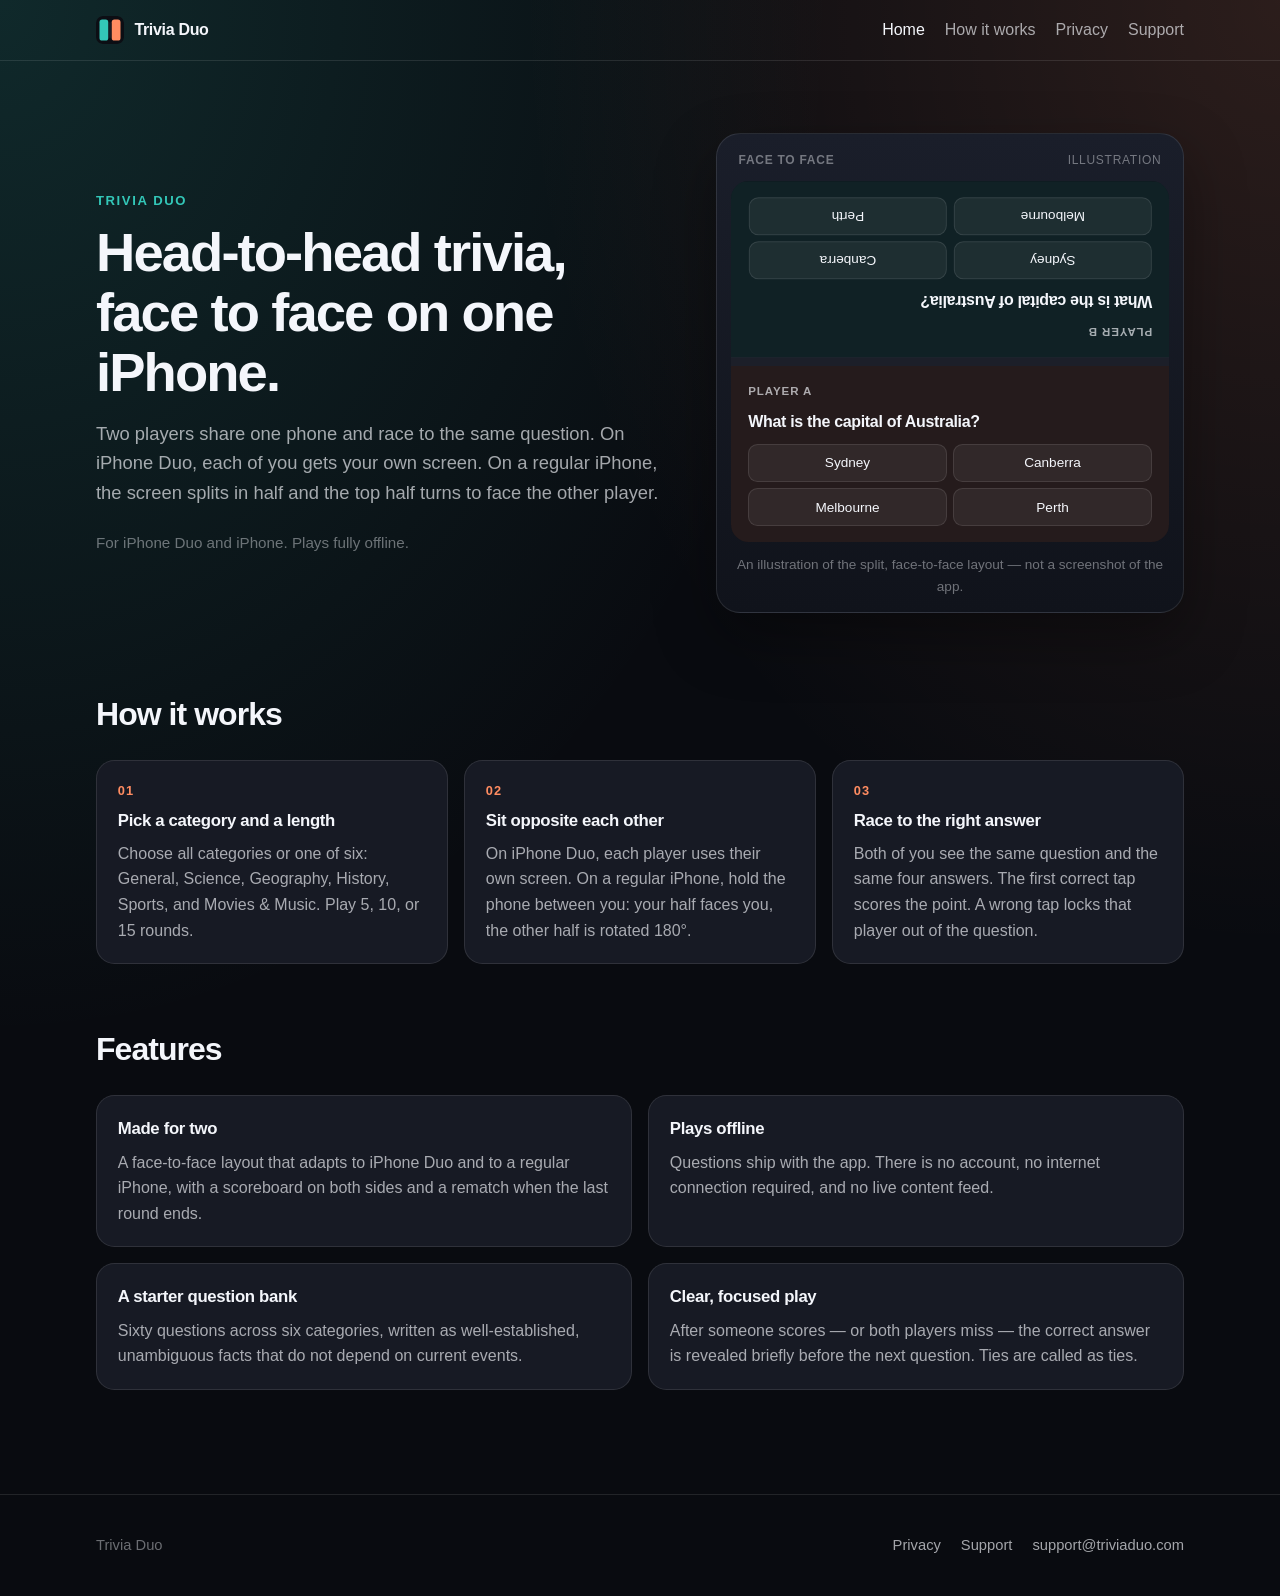
==== index.html @ 6d9441c1 "Add Trivia Duo outline website" ====
<!DOCTYPE html>
<html lang="en">
<head>
  <meta charset="utf-8">
  <meta name="viewport" content="width=device-width, initial-scale=1">
  <title>Trivia Duo — head-to-head trivia on one iPhone</title>
  <meta name="description" content="Trivia Duo is a two-player trivia game for iPhone Duo and iPhone. Sit face to face, share one phone, and race to the correct answer. Plays fully offline.">
  <link rel="canonical" href="https://triviaduo.com/">
  <meta name="theme-color" content="#090b10">
  <meta property="og:type" content="website">
  <meta property="og:site_name" content="Trivia Duo">
  <meta property="og:locale" content="en_US">
  <meta property="og:url" content="https://triviaduo.com/">
  <meta property="og:title" content="Trivia Duo — head-to-head trivia on one iPhone">
  <meta property="og:description" content="Two players, one phone, face to face. A trivia match for iPhone Duo and iPhone. Plays fully offline.">
  <meta property="og:image" content="https://triviaduo.com/assets/favicon.svg">
  <meta name="twitter:card" content="summary">
  <meta name="twitter:title" content="Trivia Duo — head-to-head trivia on one iPhone">
  <meta name="twitter:description" content="Two players, one phone, face to face. Plays fully offline.">
  <link rel="icon" href="assets/favicon.svg" type="image/svg+xml">
  <link rel="apple-touch-icon" href="assets/favicon.svg">
  <link rel="stylesheet" href="styles.css">
</head>
<body>
  <a class="skip" href="#main">Skip to content</a>
  <header class="site-header">
    <nav class="nav wrap" aria-label="Primary">
      <a class="brand" href="./" aria-current="page">
        <img class="brand-mark" src="assets/favicon.svg" width="28" height="28" alt="">
        <span>Trivia Duo</span>
      </a>
      <ul class="nav-links">
        <li><a href="./" aria-current="page">Home</a></li>
        <li><a href="#how">How it works</a></li>
        <li><a href="privacy.html">Privacy</a></li>
        <li><a href="support.html">Support</a></li>
      </ul>
    </nav>
  </header>

  <main id="main">
    <section class="hero">
      <div class="wrap hero-inner">
        <div>
          <p class="eyebrow">Trivia Duo</p>
          <h1>Head-to-head trivia, face to face on one iPhone.</h1>
          <p class="lede">Two players share one phone and race to the same question. On iPhone Duo, each of you gets your own screen. On a regular iPhone, the screen splits in half and the top half turns to face the other player.</p>
          <p class="device-note">For iPhone Duo and iPhone. Plays fully offline.</p>
        </div>
        <figure class="device" aria-label="Illustration of a face-to-face trivia match. Not a product screenshot.">
          <div class="device-chrome">
            <strong>Face to face</strong>
            <span>Illustration</span>
          </div>
          <div class="face-stage">
            <div class="pane pane-top">
              <p class="pane-label">Player B</p>
              <p class="q">What is the capital of Australia?</p>
              <div class="answers">
                <p class="chip">Sydney</p>
                <p class="chip">Canberra</p>
                <p class="chip">Melbourne</p>
                <p class="chip">Perth</p>
              </div>
            </div>
            <div class="hinge" aria-hidden="true"></div>
            <div class="pane pane-bottom">
              <p class="pane-label">Player A</p>
              <p class="q">What is the capital of Australia?</p>
              <div class="answers">
                <p class="chip">Sydney</p>
                <p class="chip">Canberra</p>
                <p class="chip">Melbourne</p>
                <p class="chip">Perth</p>
              </div>
            </div>
          </div>
          <figcaption class="caption">An illustration of the split, face-to-face layout — not a screenshot of the app.</figcaption>
        </figure>
      </div>
    </section>

    <section id="how">
      <div class="wrap">
        <h2>How it works</h2>
        <div class="steps">
          <article class="card">
            <span class="step-num">01</span>
            <h3>Pick a category and a length</h3>
            <p>Choose all categories or one of six: General, Science, Geography, History, Sports, and Movies &amp; Music. Play 5, 10, or 15 rounds.</p>
          </article>
          <article class="card">
            <span class="step-num">02</span>
            <h3>Sit opposite each other</h3>
            <p>On iPhone Duo, each player uses their own screen. On a regular iPhone, hold the phone between you: your half faces you, the other half is rotated 180°.</p>
          </article>
          <article class="card">
            <span class="step-num">03</span>
            <h3>Race to the right answer</h3>
            <p>Both of you see the same question and the same four answers. The first correct tap scores the point. A wrong tap locks that player out of the question.</p>
          </article>
        </div>
      </div>
    </section>

    <section>
      <div class="wrap">
        <h2>Features</h2>
        <div class="features">
          <article class="card">
            <h3>Made for two</h3>
            <p>A face-to-face layout that adapts to iPhone Duo and to a regular iPhone, with a scoreboard on both sides and a rematch when the last round ends.</p>
          </article>
          <article class="card">
            <h3>Plays offline</h3>
            <p>Questions ship with the app. There is no account, no internet connection required, and no live content feed.</p>
          </article>
          <article class="card">
            <h3>A starter question bank</h3>
            <p>Sixty questions across six categories, written as well-established, unambiguous facts that do not depend on current events.</p>
          </article>
          <article class="card">
            <h3>Clear, focused play</h3>
            <p>After someone scores — or both players miss — the correct answer is revealed briefly before the next question. Ties are called as ties.</p>
          </article>
        </div>
      </div>
    </section>
  </main>

  <footer class="site-footer">
    <div class="wrap footer-inner">
      <p>Trivia Duo</p>
      <ul class="footer-links">
        <li><a href="privacy.html">Privacy</a></li>
        <li><a href="support.html">Support</a></li>
        <li><a href="mailto:support@triviaduo.com">support@triviaduo.com</a></li>
      </ul>
    </div>
  </footer>
</body>
</html>
---- styles.css ----
:root {
  --bg: #090b10;
  --bg-elev: #12141c;
  --bg-card: #171a24;
  --line: rgba(255, 255, 255, 0.1);
  --text: #f4f6fb;
  --muted: rgba(244, 246, 251, 0.66);
  --faint: rgba(244, 246, 251, 0.42);
  --teal: #33c7b8;
  --coral: #ff8c61;
  --max: 68rem;
  --font: "Avenir Next", "Segoe UI", "Helvetica Neue", sans-serif;
}

* { box-sizing: border-box; }
html { color-scheme: dark; scroll-behavior: smooth; }
body {
  margin: 0;
  font-family: var(--font);
  background:
    radial-gradient(ellipse at top left, rgba(51, 199, 184, 0.16), transparent 46%),
    radial-gradient(ellipse at top right, rgba(255, 140, 97, 0.14), transparent 42%),
    var(--bg);
  color: var(--text);
  line-height: 1.6;
  min-height: 100vh;
}

a { color: var(--teal); text-decoration-thickness: 1px; text-underline-offset: 0.18em; }
a:hover { color: #6fe0d3; }
.skip {
  position: absolute;
  left: 1rem;
  top: -4rem;
  background: var(--bg-elev);
  color: var(--text);
  padding: 0.6rem 1rem;
  border-radius: 0.5rem;
  z-index: 10;
}
.skip:focus { top: 1rem; }

.wrap { width: min(100% - 2.5rem, var(--max)); margin-inline: auto; }

.site-header, .site-footer {
  border-color: var(--line);
}
.site-header { border-bottom: 1px solid var(--line); }
.site-footer { border-top: 1px solid var(--line); margin-top: 4rem; }

.nav, .footer-inner {
  display: flex;
  align-items: center;
  justify-content: space-between;
  gap: 1.25rem;
  flex-wrap: wrap;
}
.nav { padding: 1rem 0; }
.footer-inner { padding: 1.5rem 0; color: var(--faint); font-size: 0.92rem; }

.brand {
  display: inline-flex;
  align-items: center;
  gap: 0.65rem;
  color: var(--text);
  text-decoration: none;
  font-weight: 700;
  letter-spacing: -0.02em;
}
.brand-mark { display: block; border-radius: 7px; }
.nav-links, .footer-links {
  display: flex;
  gap: 1.25rem;
  list-style: none;
  padding: 0;
  margin: 0;
}
.nav-links a, .footer-links a { color: var(--muted); text-decoration: none; }
.nav-links a[aria-current="page"], .nav-links a:hover, .footer-links a:hover { color: var(--text); }

.hero { padding: 4.5rem 0 3.5rem; }
.hero-inner {
  display: grid;
  grid-template-columns: 1.1fr 0.9fr;
  gap: 3rem;
  align-items: center;
}
.eyebrow {
  margin: 0 0 0.75rem;
  color: var(--teal);
  font-size: 0.82rem;
  font-weight: 700;
  letter-spacing: 0.12em;
  text-transform: uppercase;
}
h1 {
  margin: 0 0 1rem;
  font-size: clamp(2.1rem, 5vw, 3.4rem);
  line-height: 1.1;
  letter-spacing: -0.035em;
}
.lede { font-size: 1.15rem; color: var(--muted); margin: 0 0 1.5rem; max-width: 36rem; }
.device-note { color: var(--faint); margin: 0; font-size: 0.95rem; }

.device {
  margin: 0;
  background: linear-gradient(180deg, #1a1e2a, #10131b);
  border: 1px solid var(--line);
  border-radius: 1.5rem;
  padding: 0.85rem;
  box-shadow: 0 24px 60px rgba(0, 0, 0, 0.35);
}
.device-chrome {
  display: flex;
  justify-content: space-between;
  align-items: baseline;
  color: var(--faint);
  font-size: 0.75rem;
  letter-spacing: 0.06em;
  text-transform: uppercase;
  padding: 0.2rem 0.5rem 0.7rem;
}
.face-stage {
  display: grid;
  grid-template-rows: 1fr auto 1fr;
  min-height: 22rem;
  border-radius: 1.1rem;
  overflow: hidden;
  background: #0c0e14;
}
.pane { padding: 1rem 1.1rem; display: flex; flex-direction: column; gap: 0.55rem; justify-content: center; }
.pane-top { background: rgba(51, 199, 184, 0.10); transform: rotate(180deg); }
.pane-bottom { background: rgba(255, 140, 97, 0.10); }
.hinge { height: 0.55rem; background: #1c1f29; }
.pane-label { margin: 0; font-size: 0.72rem; letter-spacing: 0.08em; text-transform: uppercase; color: var(--muted); font-weight: 700; }
.q { margin: 0; font-weight: 650; letter-spacing: -0.02em; }
.answers { display: grid; grid-template-columns: 1fr 1fr; gap: 0.4rem; }
.chip {
  margin: 0;
  font-size: 0.85rem;
  background: rgba(255, 255, 255, 0.06);
  border: 1px solid var(--line);
  border-radius: 0.6rem;
  padding: 0.45rem 0.5rem;
  text-align: center;
}
.caption { margin: 0.75rem 0 0; text-align: center; color: var(--faint); font-size: 0.85rem; }

section { padding: 1.25rem 0 2.5rem; }
h2 { font-size: clamp(1.5rem, 3vw, 2rem); letter-spacing: -0.03em; margin: 0 0 1.25rem; }
.steps, .features {
  display: grid;
  gap: 1rem;
}
.steps { grid-template-columns: repeat(3, 1fr); }
.features { grid-template-columns: repeat(2, 1fr); }
.card {
  background: var(--bg-card);
  border: 1px solid var(--line);
  border-radius: 1.15rem;
  padding: 1.25rem 1.3rem;
}
.card h3 { margin: 0 0 0.4rem; font-size: 1.05rem; letter-spacing: -0.02em; }
.card p { margin: 0; color: var(--muted); }
.step-num { display: block; color: var(--coral); font-weight: 700; font-size: 0.8rem; letter-spacing: 0.08em; text-transform: uppercase; margin-bottom: 0.4rem; }

.prose { max-width: 42rem; }
.prose p, .prose ul { color: var(--muted); }
.prose h1 { margin-top: 2.5rem; }
.page { padding: 2.5rem 0 4rem; }

@media (max-width: 800px) {
  .hero-inner, .steps, .features { grid-template-columns: 1fr; }
  .hero { padding-top: 2.5rem; }
  .face-stage { min-height: 20rem; }
}
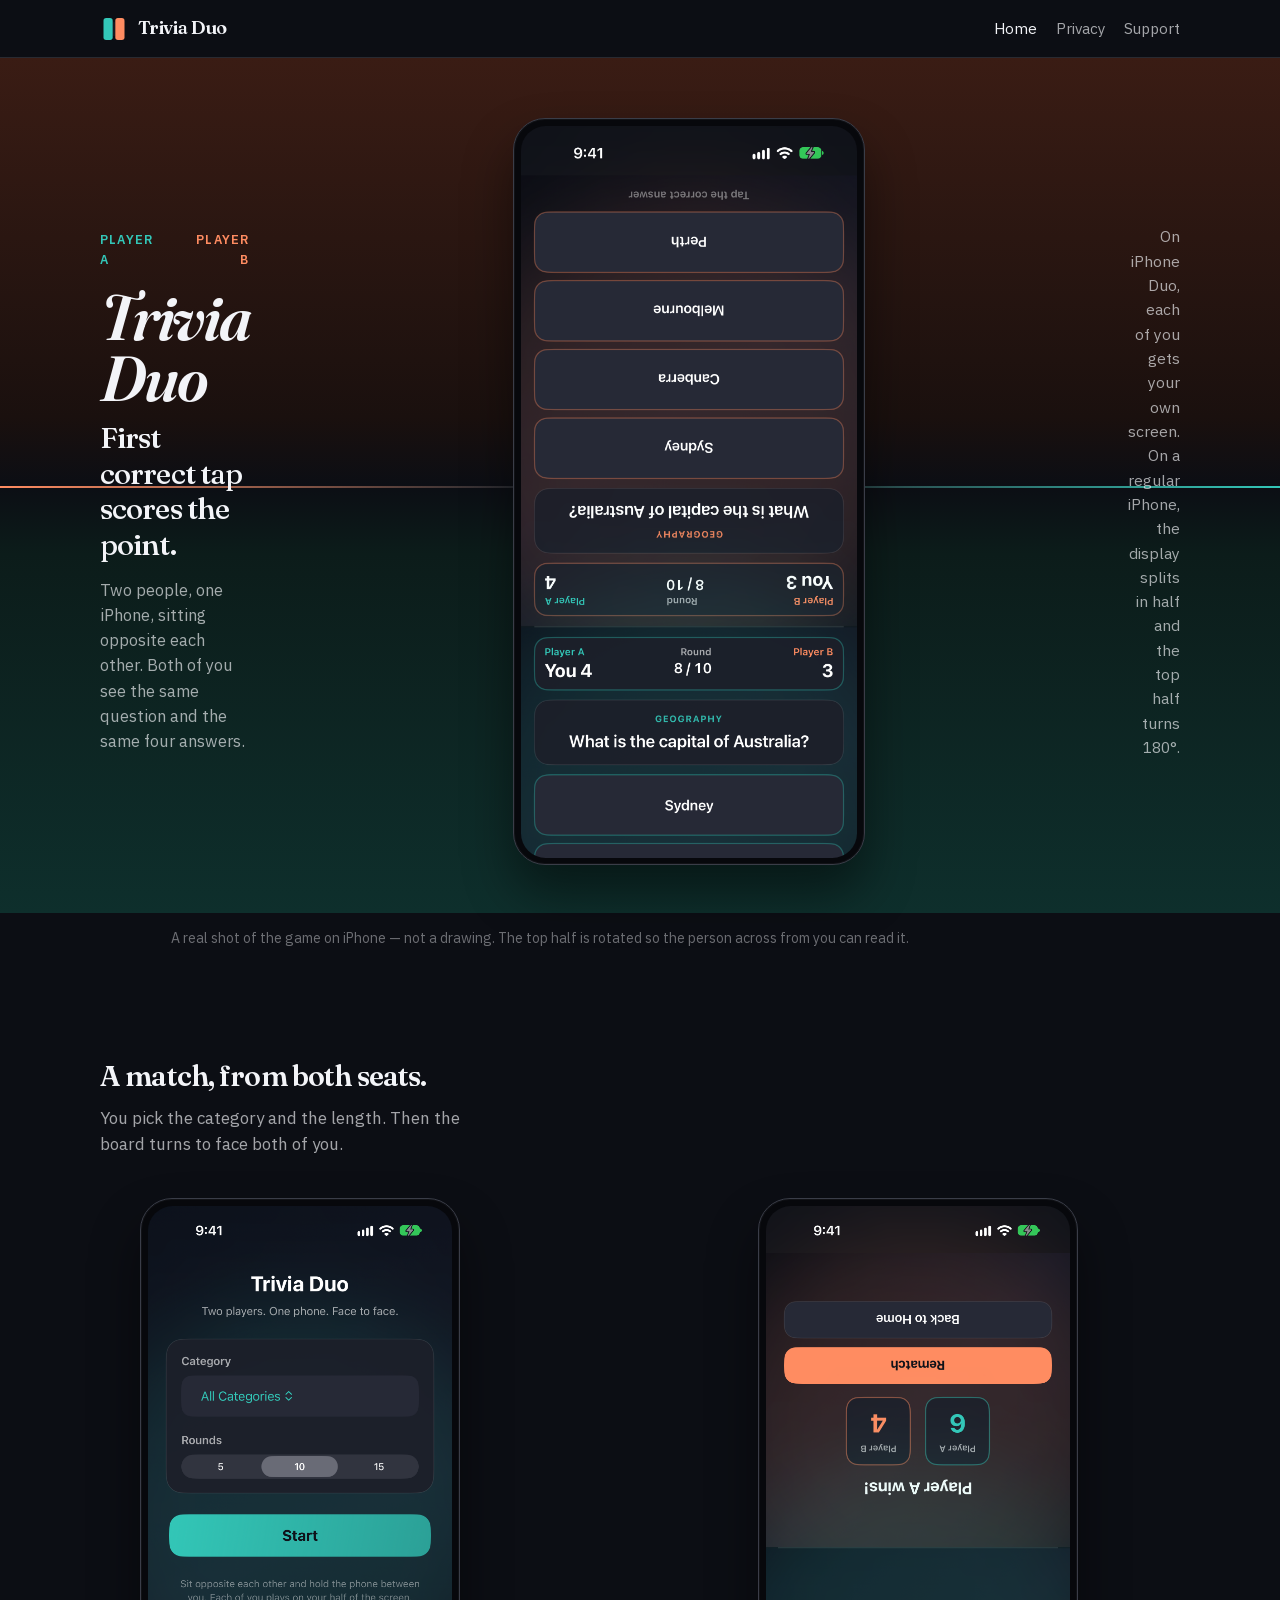
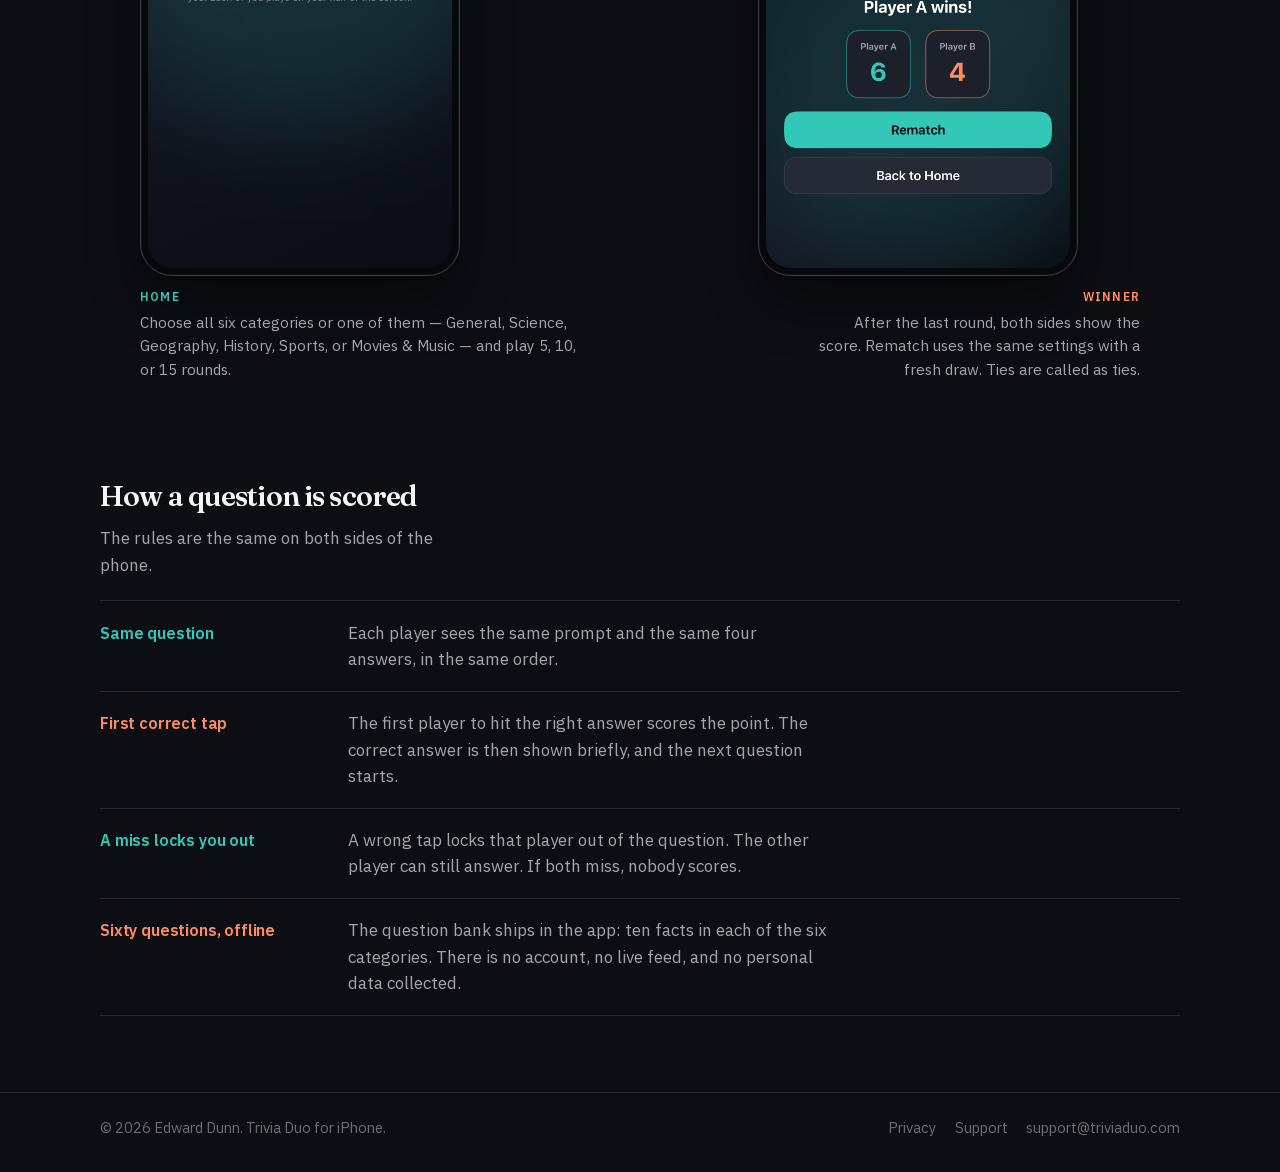
==== commit 6a92ed8b: "Redesign the Trivia Duo site around real face-to-face screenshots Replace the outline page with a da" ====
--- a/index.html
+++ b/index.html
@@ -3,35 +3,40 @@
 <head>
   <meta charset="utf-8">
   <meta name="viewport" content="width=device-width, initial-scale=1">
-  <title>Trivia Duo — head-to-head trivia on one iPhone</title>
-  <meta name="description" content="Trivia Duo is a two-player trivia game for iPhone Duo and iPhone. Sit face to face, share one phone, and race to the correct answer. Plays fully offline.">
-  <link rel="canonical" href="https://triviaduo.com/">
-  <meta name="theme-color" content="#090b10">
+  <title>Trivia Duo — two players, one iPhone, first tap scores</title>
+  <meta name="description" content="Trivia Duo is a two-player trivia game for iPhone Duo and iPhone. Both sides see the same question. The first correct tap scores; a wrong tap locks you out. Works offline. No account.">
+  <link rel="canonical" href="https://erdtheturd.github.io/triviaduo/">
+  <meta name="theme-color" content="#0c0e14">
+
   <meta property="og:type" content="website">
   <meta property="og:site_name" content="Trivia Duo">
   <meta property="og:locale" content="en_US">
-  <meta property="og:url" content="https://triviaduo.com/">
-  <meta property="og:title" content="Trivia Duo — head-to-head trivia on one iPhone">
-  <meta property="og:description" content="Two players, one phone, face to face. A trivia match for iPhone Duo and iPhone. Plays fully offline.">
-  <meta property="og:image" content="https://triviaduo.com/assets/favicon.svg">
-  <meta name="twitter:card" content="summary">
-  <meta name="twitter:title" content="Trivia Duo — head-to-head trivia on one iPhone">
-  <meta name="twitter:description" content="Two players, one phone, face to face. Plays fully offline.">
+  <meta property="og:url" content="https://erdtheturd.github.io/triviaduo/">
+  <meta property="og:title" content="Trivia Duo — two players, one iPhone, first tap scores">
+  <meta property="og:description" content="Sit face to face over one iPhone. Same question, both sides. First correct tap scores. Plays offline.">
+  <meta property="og:image" content="https://erdtheturd.github.io/triviaduo/assets/game.png">
+  <meta property="og:image:alt" content="Trivia Duo on iPhone, split so two players sit opposite each other">
+
+  <meta name="twitter:card" content="summary_large_image">
+  <meta name="twitter:title" content="Trivia Duo — two players, one iPhone, first tap scores">
+  <meta name="twitter:description" content="Sit face to face over one iPhone. Same question, both sides. First correct tap scores. Plays offline.">
+  <meta name="twitter:image" content="https://erdtheturd.github.io/triviaduo/assets/game.png">
+
   <link rel="icon" href="assets/favicon.svg" type="image/svg+xml">
   <link rel="apple-touch-icon" href="assets/favicon.svg">
   <link rel="stylesheet" href="styles.css">
 </head>
 <body>
   <a class="skip" href="#main">Skip to content</a>
+
   <header class="site-header">
-    <nav class="nav wrap" aria-label="Primary">
+    <nav class="nav" aria-label="Primary">
       <a class="brand" href="./" aria-current="page">
         <img class="brand-mark" src="assets/favicon.svg" width="28" height="28" alt="">
         <span>Trivia Duo</span>
       </a>
       <ul class="nav-links">
         <li><a href="./" aria-current="page">Home</a></li>
-        <li><a href="#how">How it works</a></li>
         <li><a href="privacy.html">Privacy</a></li>
         <li><a href="support.html">Support</a></li>
       </ul>
@@ -40,102 +45,95 @@
 
   <main id="main">
     <section class="hero">
-      <div class="wrap hero-inner">
-        <div>
-          <p class="eyebrow">Trivia Duo</p>
-          <h1>Head-to-head trivia, face to face on one iPhone.</h1>
-          <p class="lede">Two players share one phone and race to the same question. On iPhone Duo, each of you gets your own screen. On a regular iPhone, the screen splits in half and the top half turns to face the other player.</p>
-          <p class="device-note">For iPhone Duo and iPhone. Plays fully offline.</p>
+      <div class="hero-wash">
+        <div class="wrap hero-grid">
+          <div class="hero-copy">
+            <div class="sides" aria-hidden="true">
+              <span class="a">Player A</span>
+              <span class="b">Player B</span>
+            </div>
+            <p class="wordmark">Trivia Duo</p>
+            <h1>First correct tap scores the point.</h1>
+            <p class="lede">Two people, one iPhone, sitting opposite each other. Both of you see the same question and the same four answers.</p>
+          </div>
+
+          <figure class="phone" aria-label="Trivia Duo during a match, on a regular iPhone.">
+            <img src="assets/game.png" alt="Trivia Duo game screen. The phone is split in half: the top half is rotated 180 degrees for the other player. Both sides show the question “What is the capital of Australia?” with answers Sydney, Canberra, Melbourne, and Perth, and a score of 4 to 3 in round 8 of 10." width="1206" height="2622">
+          </figure>
+
+          <div class="hero-aside">
+            <p>On iPhone Duo, each of you gets your own screen. On a regular iPhone, the display splits in half and the top half turns 180°.</p>
+          </div>
         </div>
-        <figure class="device" aria-label="Illustration of a face-to-face trivia match. Not a product screenshot.">
-          <div class="device-chrome">
-            <strong>Face to face</strong>
-            <span>Illustration</span>
-          </div>
-          <div class="face-stage">
-            <div class="pane pane-top">
-              <p class="pane-label">Player B</p>
-              <p class="q">What is the capital of Australia?</p>
-              <div class="answers">
-                <p class="chip">Sydney</p>
-                <p class="chip">Canberra</p>
-                <p class="chip">Melbourne</p>
-                <p class="chip">Perth</p>
-              </div>
-            </div>
-            <div class="hinge" aria-hidden="true"></div>
-            <div class="pane pane-bottom">
-              <p class="pane-label">Player A</p>
-              <p class="q">What is the capital of Australia?</p>
-              <div class="answers">
-                <p class="chip">Sydney</p>
-                <p class="chip">Canberra</p>
-                <p class="chip">Melbourne</p>
-                <p class="chip">Perth</p>
-              </div>
-            </div>
-          </div>
-          <figcaption class="caption">An illustration of the split, face-to-face layout — not a screenshot of the app.</figcaption>
-        </figure>
       </div>
+      <p class="wrap shot-caption">A real shot of the game on iPhone — not a drawing. The top half is rotated so the person across from you can read it.</p>
     </section>
 
-    <section id="how">
+    <section class="match" id="match">
       <div class="wrap">
-        <h2>How it works</h2>
-        <div class="steps">
-          <article class="card">
-            <span class="step-num">01</span>
-            <h3>Pick a category and a length</h3>
-            <p>Choose all categories or one of six: General, Science, Geography, History, Sports, and Movies &amp; Music. Play 5, 10, or 15 rounds.</p>
-          </article>
-          <article class="card">
-            <span class="step-num">02</span>
-            <h3>Sit opposite each other</h3>
-            <p>On iPhone Duo, each player uses their own screen. On a regular iPhone, hold the phone between you: your half faces you, the other half is rotated 180°.</p>
-          </article>
-          <article class="card">
-            <span class="step-num">03</span>
-            <h3>Race to the right answer</h3>
-            <p>Both of you see the same question and the same four answers. The first correct tap scores the point. A wrong tap locks that player out of the question.</p>
-          </article>
+        <div class="match-head">
+          <h2>A match, from both seats.</h2>
+          <p>You pick the category and the length. Then the board turns to face both of you.</p>
+        </div>
+        <div class="boards">
+          <figure class="board board--a">
+            <div class="phone phone-sm">
+              <img src="assets/home.png" alt="Trivia Duo home screen, titled Trivia Duo, with a category picker, a 5, 10, or 15 round selector, and a Start button." width="1206" height="2622">
+            </div>
+            <figcaption>
+              <span class="label">Home</span>
+              Choose all six categories or one of them — General, Science, Geography, History, Sports, or Movies &amp; Music — and play 5, 10, or 15 rounds.
+            </figcaption>
+          </figure>
+          <figure class="board board--b">
+            <div class="phone phone-sm">
+              <img src="assets/results.png" alt="Trivia Duo winner screen, split face to face, showing Player A wins 6 to 4, with Rematch and Back to Home buttons on both sides." width="1206" height="2622">
+            </div>
+            <figcaption>
+              <span class="label">Winner</span>
+              After the last round, both sides show the score. Rematch uses the same settings with a fresh draw. Ties are called as ties.
+            </figcaption>
+          </figure>
         </div>
       </div>
     </section>
 
-    <section>
+    <section class="rules" id="rules" aria-labelledby="rules-title">
       <div class="wrap">
-        <h2>Features</h2>
-        <div class="features">
-          <article class="card">
-            <h3>Made for two</h3>
-            <p>A face-to-face layout that adapts to iPhone Duo and to a regular iPhone, with a scoreboard on both sides and a rematch when the last round ends.</p>
-          </article>
-          <article class="card">
-            <h3>Plays offline</h3>
-            <p>Questions ship with the app. There is no account, no internet connection required, and no live content feed.</p>
-          </article>
-          <article class="card">
-            <h3>A starter question bank</h3>
-            <p>Sixty questions across six categories, written as well-established, unambiguous facts that do not depend on current events.</p>
-          </article>
-          <article class="card">
-            <h3>Clear, focused play</h3>
-            <p>After someone scores — or both players miss — the correct answer is revealed briefly before the next question. Ties are called as ties.</p>
-          </article>
+        <div class="rules-head">
+          <h2 id="rules-title">How a question is scored</h2>
+          <p>The rules are the same on both sides of the phone.</p>
         </div>
+        <ul class="rule-list">
+          <li>
+            <h3>Same question</h3>
+            <p>Each player sees the same prompt and the same four answers, in the same order.</p>
+          </li>
+          <li>
+            <h3>First correct tap</h3>
+            <p>The first player to hit the right answer scores the point. The correct answer is then shown briefly, and the next question starts.</p>
+          </li>
+          <li>
+            <h3>A miss locks you out</h3>
+            <p>A wrong tap locks that player out of the question. The other player can still answer. If both miss, nobody scores.</p>
+          </li>
+          <li>
+            <h3>Sixty questions, offline</h3>
+            <p>The question bank ships in the app: ten facts in each of the six categories. There is no account, no live feed, and no personal data collected.</p>
+          </li>
+        </ul>
       </div>
     </section>
   </main>
 
   <footer class="site-footer">
     <div class="wrap footer-inner">
-      <p>Trivia Duo</p>
-      <ul class="footer-links">
-        <li><a href="privacy.html">Privacy</a></li>
-        <li><a href="support.html">Support</a></li>
-        <li><a href="mailto:support@triviaduo.com">support@triviaduo.com</a></li>
-      </ul>
+      <p>&copy; 2026 Edward Dunn. Trivia Duo for iPhone.</p>
+      <div class="footer-links">
+        <a href="privacy.html">Privacy</a>
+        <a href="support.html">Support</a>
+        <a href="mailto:support@triviaduo.com">support@triviaduo.com</a>
+      </div>
     </div>
   </footer>
 </body>
--- a/styles.css
+++ b/styles.css
@@ -1,176 +1,447 @@
+@font-face {
+  font-family: 'Fraunces';
+  font-style: italic;
+  font-weight: 500 700;
+  font-display: swap;
+  src: url('assets/fonts/fraunces-italic.woff2') format('woff2');
+  unicode-range: U+0000-00FF, U+0131, U+0152-0153, U+02BB-02BC, U+02C6, U+02DA, U+02DC, U+0304, U+0308, U+0329, U+2000-206F, U+20AC, U+2122, U+2191, U+2193, U+2212, U+2215, U+FEFF, U+FFFD;
+}
+
+@font-face {
+  font-family: 'Fraunces';
+  font-style: normal;
+  font-weight: 500 700;
+  font-display: swap;
+  src: url('assets/fonts/fraunces-normal.woff2') format('woff2');
+  unicode-range: U+0000-00FF, U+0131, U+0152-0153, U+02BB-02BC, U+02C6, U+02DA, U+02DC, U+0304, U+0308, U+0329, U+2000-206F, U+20AC, U+2122, U+2191, U+2193, U+2212, U+2215, U+FEFF, U+FFFD;
+}
+
+@font-face {
+  font-family: 'IBM Plex Sans';
+  font-style: normal;
+  font-weight: 400 600;
+  font-display: swap;
+  src: url('assets/fonts/ibm-plex-sans-normal.woff2') format('woff2');
+  unicode-range: U+0000-00FF, U+0131, U+0152-0153, U+02BB-02BC, U+02C6, U+02DA, U+02DC, U+0304, U+0308, U+0329, U+2000-206F, U+20AC, U+2122, U+2191, U+2193, U+2212, U+2215, U+FEFF, U+FFFD;
+}
+
+/* Trivia Duo — dark, two-sided, built around the fold. */
+
 :root {
-  --bg: #090b10;
-  --bg-elev: #12141c;
-  --bg-card: #171a24;
-  --line: rgba(255, 255, 255, 0.1);
-  --text: #f4f6fb;
-  --muted: rgba(244, 246, 251, 0.66);
-  --faint: rgba(244, 246, 251, 0.42);
+  --bg: #0c0e14;
+  --bg-deep: #08090d;
+  --ink: #f3f4f8;
+  --muted: rgba(243, 244, 248, 0.66);
+  --faint: rgba(243, 244, 248, 0.42);
+  --line: rgba(243, 244, 248, 0.12);
   --teal: #33c7b8;
+  --teal-deep: #0e2f2c;
   --coral: #ff8c61;
-  --max: 68rem;
-  --font: "Avenir Next", "Segoe UI", "Helvetica Neue", sans-serif;
-}
-
-* { box-sizing: border-box; }
-html { color-scheme: dark; scroll-behavior: smooth; }
+  --coral-deep: #3a1c14;
+  --panel: #141722;
+  --max: 1080px;
+  --pad: clamp(1.25rem, 4vw, 2.5rem);
+  --display: "Fraunces", "Iowan Old Style", Palatino, Georgia, serif;
+  --sans: "IBM Plex Sans", "Avenir Next", "Segoe UI", sans-serif;
+}
+
+*,
+*::before,
+*::after { box-sizing: border-box; }
+
+html { scroll-behavior: smooth; }
+
+@media (prefers-reduced-motion: reduce) {
+  html { scroll-behavior: auto; }
+  *, *::before, *::after {
+    animation: none !important;
+    transition: none !important;
+  }
+}
+
 body {
   margin: 0;
-  font-family: var(--font);
-  background:
-    radial-gradient(ellipse at top left, rgba(51, 199, 184, 0.16), transparent 46%),
-    radial-gradient(ellipse at top right, rgba(255, 140, 97, 0.14), transparent 42%),
-    var(--bg);
-  color: var(--text);
-  line-height: 1.6;
   min-height: 100vh;
-}
-
-a { color: var(--teal); text-decoration-thickness: 1px; text-underline-offset: 0.18em; }
+  color: var(--ink);
+  background: var(--bg);
+  font: 17px/1.55 var(--sans);
+  -webkit-font-smoothing: antialiased;
+  text-rendering: optimizeLegibility;
+}
+
+img, svg { max-width: 100%; height: auto; vertical-align: middle; }
+
+a {
+  color: var(--teal);
+  text-underline-offset: 0.16em;
+}
 a:hover { color: #6fe0d3; }
+a:focus-visible {
+  outline: 2px solid var(--teal);
+  outline-offset: 3px;
+  border-radius: 3px;
+}
+
 .skip {
   position: absolute;
-  left: 1rem;
-  top: -4rem;
-  background: var(--bg-elev);
-  color: var(--text);
-  padding: 0.6rem 1rem;
-  border-radius: 0.5rem;
-  z-index: 10;
-}
-.skip:focus { top: 1rem; }
-
-.wrap { width: min(100% - 2.5rem, var(--max)); margin-inline: auto; }
-
-.site-header, .site-footer {
-  border-color: var(--line);
-}
-.site-header { border-bottom: 1px solid var(--line); }
-.site-footer { border-top: 1px solid var(--line); margin-top: 4rem; }
-
-.nav, .footer-inner {
+  left: -9999px;
+  top: 0;
+}
+.skip:focus {
+  left: var(--pad);
+  top: 0.75rem;
+  z-index: 100;
+  background: var(--ink);
+  color: var(--bg);
+  padding: 0.5rem 0.75rem;
+  text-decoration: none;
+}
+
+.wrap {
+  width: min(100% - 2 * var(--pad), var(--max));
+  margin-inline: auto;
+}
+
+/* Header — solid, no frost */
+
+.site-header {
+  border-bottom: 1px solid var(--line);
+  background: var(--bg);
+}
+
+.nav {
   display: flex;
   align-items: center;
   justify-content: space-between;
-  gap: 1.25rem;
-  flex-wrap: wrap;
-}
-.nav { padding: 1rem 0; }
-.footer-inner { padding: 1.5rem 0; color: var(--faint); font-size: 0.92rem; }
+  gap: 1rem;
+  padding: 0.9rem 0;
+  width: min(100% - 2 * var(--pad), var(--max));
+  margin-inline: auto;
+}
 
 .brand {
   display: inline-flex;
   align-items: center;
-  gap: 0.65rem;
-  color: var(--text);
+  gap: 0.6rem;
+  color: var(--ink);
   text-decoration: none;
-  font-weight: 700;
+  font-family: var(--display);
+  font-weight: 600;
+  font-size: 1.15rem;
   letter-spacing: -0.02em;
-}
-.brand-mark { display: block; border-radius: 7px; }
-.nav-links, .footer-links {
+  font-variation-settings: "SOFT" 40, "opsz" 36;
+}
+.brand:hover { color: var(--ink); }
+.brand-mark {
+  flex: none;
+  width: 1.75rem;
+  height: 1.75rem;
+  border-radius: 0.4rem;
+}
+
+.nav-links {
   display: flex;
-  gap: 1.25rem;
+  gap: 1.15rem;
   list-style: none;
+  margin: 0;
   padding: 0;
-  margin: 0;
-}
-.nav-links a, .footer-links a { color: var(--muted); text-decoration: none; }
-.nav-links a[aria-current="page"], .nav-links a:hover, .footer-links a:hover { color: var(--text); }
-
-.hero { padding: 4.5rem 0 3.5rem; }
-.hero-inner {
+  font-size: 0.95rem;
+}
+.nav-links a {
+  color: var(--muted);
+  text-decoration: none;
+}
+.nav-links a:hover,
+.nav-links a[aria-current="page"] { color: var(--ink); }
+
+/* Hero — a table between two players, split at the hinge */
+
+.hero {
+  position: relative;
+  padding: 0 0 clamp(3rem, 7vw, 5rem);
+  overflow: hidden;
+}
+
+.hero-wash {
+  position: relative;
+  background:
+    linear-gradient(180deg, var(--coral-deep) 0%, #1a100e 42%, var(--bg) 50%, #0c1c1a 58%, var(--teal-deep) 100%);
+  padding: clamp(2.25rem, 6vw, 3.75rem) 0 clamp(2rem, 5vw, 3rem);
+}
+
+.hero-wash::after {
+  /* The fold: a physical line the phone sits on */
+  content: "";
+  position: absolute;
+  left: 0;
+  right: 0;
+  top: 50%;
+  height: 2px;
+  background: linear-gradient(90deg, var(--coral), var(--line) 40%, var(--line) 60%, var(--teal));
+  pointer-events: none;
+}
+
+.hero-grid {
+  position: relative;
+  z-index: 1;
   display: grid;
-  grid-template-columns: 1.1fr 0.9fr;
-  gap: 3rem;
+  gap: clamp(1.75rem, 4vw, 2.75rem);
   align-items: center;
 }
-.eyebrow {
-  margin: 0 0 0.75rem;
-  color: var(--teal);
-  font-size: 0.82rem;
-  font-weight: 700;
-  letter-spacing: 0.12em;
-  text-transform: uppercase;
-}
-h1 {
-  margin: 0 0 1rem;
-  font-size: clamp(2.1rem, 5vw, 3.4rem);
-  line-height: 1.1;
-  letter-spacing: -0.035em;
-}
-.lede { font-size: 1.15rem; color: var(--muted); margin: 0 0 1.5rem; max-width: 36rem; }
-.device-note { color: var(--faint); margin: 0; font-size: 0.95rem; }
-
-.device {
-  margin: 0;
-  background: linear-gradient(180deg, #1a1e2a, #10131b);
-  border: 1px solid var(--line);
-  border-radius: 1.5rem;
-  padding: 0.85rem;
-  box-shadow: 0 24px 60px rgba(0, 0, 0, 0.35);
-}
-.device-chrome {
+
+@media (min-width: 880px) {
+  .hero-grid {
+    grid-template-columns: 1fr auto 1fr;
+    align-items: center;
+  }
+  .hero-copy { padding-right: 0.5rem; }
+  .hero-aside { padding-left: 0.5rem; }
+}
+
+.sides {
   display: flex;
   justify-content: space-between;
-  align-items: baseline;
+  gap: 1rem;
+  margin: 0 0 1.15rem;
+  font-size: 0.78rem;
+  font-weight: 600;
+  letter-spacing: 0.1em;
+  text-transform: uppercase;
+}
+.sides .a { color: var(--teal); }
+.sides .b { color: var(--coral); text-align: right; }
+
+.wordmark {
+  margin: 0 0 0.7rem;
+  font-family: var(--display);
+  font-style: italic;
+  font-weight: 600;
+  font-size: clamp(2.6rem, 7vw, 4rem);
+  letter-spacing: -0.035em;
+  line-height: 0.95;
+  font-variation-settings: "SOFT" 60, "opsz" 80;
+}
+
+.hero h1 {
+  margin: 0 0 0.9rem;
+  font-family: var(--display);
+  font-weight: 500;
+  font-size: clamp(1.45rem, 3vw, 1.85rem);
+  letter-spacing: -0.03em;
+  line-height: 1.2;
+  max-width: 16ch;
+  font-variation-settings: "SOFT" 30, "opsz" 28;
+}
+
+.lede {
+  margin: 0;
+  color: var(--muted);
+  max-width: 34ch;
+  font-size: 1.02rem;
+}
+
+.hero-aside p {
+  margin: 0;
+  color: var(--muted);
+  font-size: 0.98rem;
+  max-width: 28ch;
+}
+
+@media (min-width: 880px) {
+  .hero-aside p { margin-left: auto; text-align: right; }
+}
+
+/* CSS device outline around a real screenshot — no stock mockup */
+
+.phone {
+  margin: 0 auto;
+  width: min(100%, 22rem);
+  background: #07080c;
+  border: 1px solid #3a3d48;
+  border-radius: 2rem;
+  padding: 0.42rem;
+  box-shadow:
+    0 0 0 1px rgba(255, 255, 255, 0.04) inset,
+    0 28px 50px rgba(0, 0, 0, 0.45);
+}
+
+.phone img {
+  display: block;
+  width: 100%;
+  height: auto;
+  border-radius: 1.55rem;
+  background: #0c0e14;
+}
+
+.shot-caption {
+  margin: 0.9rem 0 0;
+  text-align: center;
   color: var(--faint);
+  font-size: 0.88rem;
+}
+
+/* Match boards: home and results, facing across a gap */
+
+.match {
+  padding: clamp(1rem, 3vw, 1.5rem) 0 0;
+}
+
+.match-head {
+  margin: 0 0 1.5rem;
+  max-width: 36ch;
+}
+.match-head h2 {
+  margin: 0 0 0.4rem;
+  font-family: var(--display);
+  font-weight: 600;
+  font-size: clamp(1.45rem, 3vw, 1.8rem);
+  letter-spacing: -0.03em;
+  font-variation-settings: "SOFT" 40, "opsz" 32;
+}
+.match-head p { margin: 0; color: var(--muted); }
+
+.boards {
+  display: grid;
+  gap: 1.5rem 2rem;
+}
+@media (min-width: 760px) {
+  .boards {
+    grid-template-columns: 1fr 1fr;
+    align-items: start;
+  }
+}
+
+.board figcaption {
+  margin: 0.75rem 0 0;
+  color: var(--muted);
+  font-size: 0.95rem;
+}
+.board .label {
+  display: block;
+  margin-bottom: 0.25rem;
   font-size: 0.75rem;
-  letter-spacing: 0.06em;
+  font-weight: 600;
+  letter-spacing: 0.1em;
   text-transform: uppercase;
-  padding: 0.2rem 0.5rem 0.7rem;
-}
-.face-stage {
+}
+.board--a .label { color: var(--teal); }
+.board--b .label { color: var(--coral); }
+
+.phone-sm { width: min(100%, 20rem); margin-left: 0; }
+@media (min-width: 760px) {
+  .board--b { text-align: right; }
+  .board--b .phone-sm { margin-left: auto; }
+  .board--b figcaption { margin-left: auto; max-width: 36ch; }
+}
+
+/* Rules as a hairline list, not a card grid */
+
+.rules {
+  padding: clamp(3rem, 7vw, 4.75rem) 0;
+}
+
+.rules-head {
+  margin: 0 0 1.4rem;
+  max-width: 34ch;
+}
+.rules-head h2 {
+  margin: 0 0 0.4rem;
+  font-family: var(--display);
+  font-weight: 600;
+  font-size: clamp(1.45rem, 3vw, 1.8rem);
+  letter-spacing: -0.03em;
+  font-variation-settings: "SOFT" 40, "opsz" 32;
+}
+.rules-head p { margin: 0; color: var(--muted); }
+
+.rule-list {
+  list-style: none;
+  margin: 0;
+  padding: 0;
+  border-top: 1px solid var(--line);
+}
+.rule-list li {
   display: grid;
-  grid-template-rows: 1fr auto 1fr;
-  min-height: 22rem;
-  border-radius: 1.1rem;
-  overflow: hidden;
-  background: #0c0e14;
-}
-.pane { padding: 1rem 1.1rem; display: flex; flex-direction: column; gap: 0.55rem; justify-content: center; }
-.pane-top { background: rgba(51, 199, 184, 0.10); transform: rotate(180deg); }
-.pane-bottom { background: rgba(255, 140, 97, 0.10); }
-.hinge { height: 0.55rem; background: #1c1f29; }
-.pane-label { margin: 0; font-size: 0.72rem; letter-spacing: 0.08em; text-transform: uppercase; color: var(--muted); font-weight: 700; }
-.q { margin: 0; font-weight: 650; letter-spacing: -0.02em; }
-.answers { display: grid; grid-template-columns: 1fr 1fr; gap: 0.4rem; }
-.chip {
-  margin: 0;
-  font-size: 0.85rem;
-  background: rgba(255, 255, 255, 0.06);
-  border: 1px solid var(--line);
-  border-radius: 0.6rem;
-  padding: 0.45rem 0.5rem;
-  text-align: center;
-}
-.caption { margin: 0.75rem 0 0; text-align: center; color: var(--faint); font-size: 0.85rem; }
-
-section { padding: 1.25rem 0 2.5rem; }
-h2 { font-size: clamp(1.5rem, 3vw, 2rem); letter-spacing: -0.03em; margin: 0 0 1.25rem; }
-.steps, .features {
-  display: grid;
-  gap: 1rem;
-}
-.steps { grid-template-columns: repeat(3, 1fr); }
-.features { grid-template-columns: repeat(2, 1fr); }
-.card {
-  background: var(--bg-card);
-  border: 1px solid var(--line);
-  border-radius: 1.15rem;
-  padding: 1.25rem 1.3rem;
-}
-.card h3 { margin: 0 0 0.4rem; font-size: 1.05rem; letter-spacing: -0.02em; }
-.card p { margin: 0; color: var(--muted); }
-.step-num { display: block; color: var(--coral); font-weight: 700; font-size: 0.8rem; letter-spacing: 0.08em; text-transform: uppercase; margin-bottom: 0.4rem; }
-
-.prose { max-width: 42rem; }
-.prose p, .prose ul { color: var(--muted); }
-.prose h1 { margin-top: 2.5rem; }
-.page { padding: 2.5rem 0 4rem; }
-
-@media (max-width: 800px) {
-  .hero-inner, .steps, .features { grid-template-columns: 1fr; }
-  .hero { padding-top: 2.5rem; }
-  .face-stage { min-height: 20rem; }
-}
+  gap: 0.3rem 1.5rem;
+  padding: 1.15rem 0;
+  border-bottom: 1px solid var(--line);
+}
+@media (min-width: 720px) {
+  .rule-list li {
+    grid-template-columns: 14rem 1fr;
+    align-items: baseline;
+  }
+}
+.rule-list h3 {
+  margin: 0;
+  font-size: 1rem;
+  font-weight: 600;
+  letter-spacing: -0.01em;
+}
+.rule-list li:nth-child(odd) h3 { color: var(--teal); }
+.rule-list li:nth-child(even) h3 { color: var(--coral); }
+.rule-list p {
+  margin: 0;
+  color: var(--muted);
+  max-width: 48ch;
+}
+
+/* Interior pages */
+
+.page {
+  padding: clamp(2.5rem, 6vw, 3.75rem) 0 clamp(3rem, 7vw, 4.5rem);
+}
+.page-narrow {
+  width: min(100% - 2 * var(--pad), 42rem);
+  margin-inline: auto;
+}
+.page h1 {
+  margin: 0 0 0.5rem;
+  font-family: var(--display);
+  font-weight: 600;
+  font-size: clamp(1.9rem, 4vw, 2.4rem);
+  letter-spacing: -0.03em;
+  line-height: 1.15;
+  font-variation-settings: "SOFT" 40, "opsz" 40;
+}
+.page h2 {
+  margin: 2rem 0 0.5rem;
+  font-family: var(--display);
+  font-weight: 600;
+  font-size: 1.25rem;
+  letter-spacing: -0.02em;
+}
+.page .lede { margin-bottom: 1.5rem; }
+.page p { color: var(--muted); }
+.page p strong { color: var(--ink); font-weight: 600; }
+
+/* Footer */
+
+.site-footer {
+  border-top: 1px solid var(--line);
+  padding: 1.5rem 0 2rem;
+  color: var(--faint);
+  font-size: 0.92rem;
+}
+.footer-inner {
+  display: flex;
+  flex-wrap: wrap;
+  justify-content: space-between;
+  gap: 0.75rem 1.5rem;
+}
+.footer-inner p { margin: 0; }
+.footer-links {
+  display: flex;
+  flex-wrap: wrap;
+  gap: 0.85rem 1.15rem;
+}
+.footer-links a {
+  color: var(--faint);
+  text-decoration: none;
+}
+.footer-links a:hover { color: var(--ink); }
+
+@media (max-width: 520px) {
+  .nav-links { gap: 0.85rem; }
+  .wordmark { font-size: 2.4rem; }
+}
